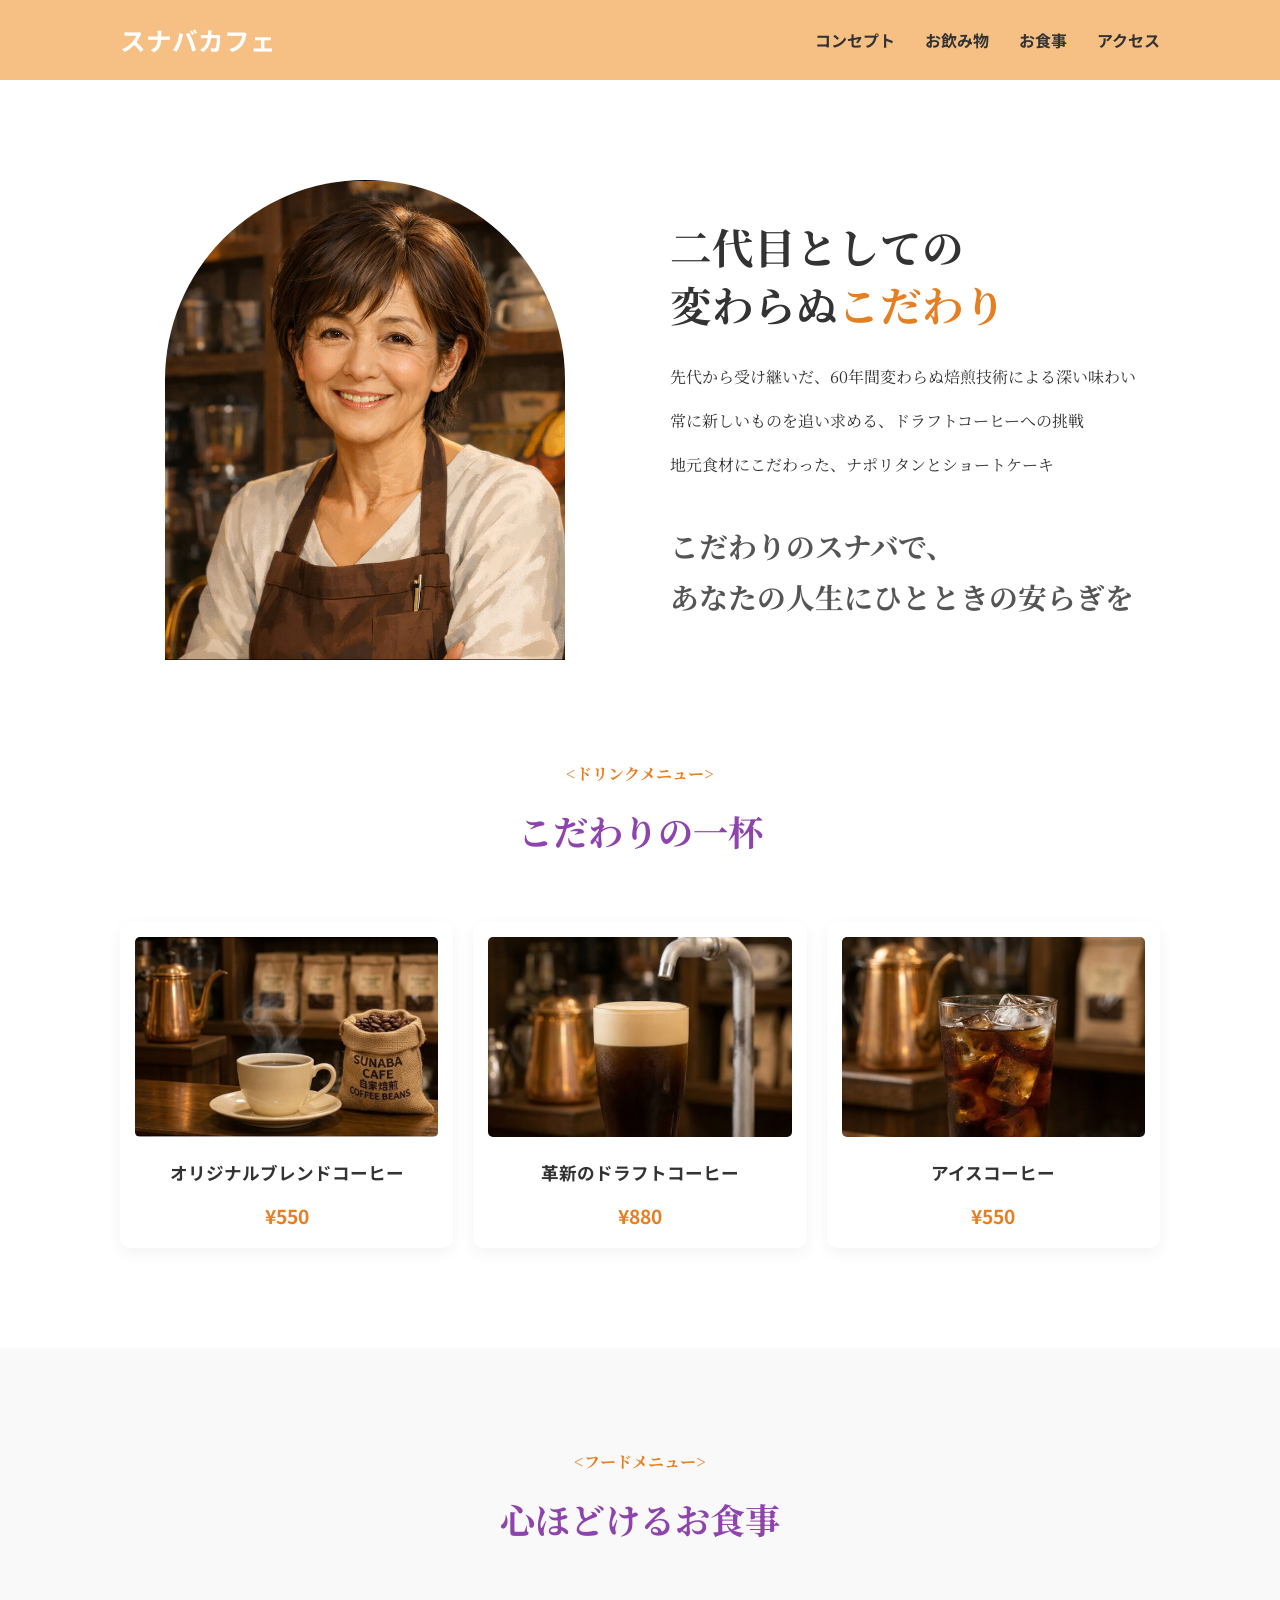
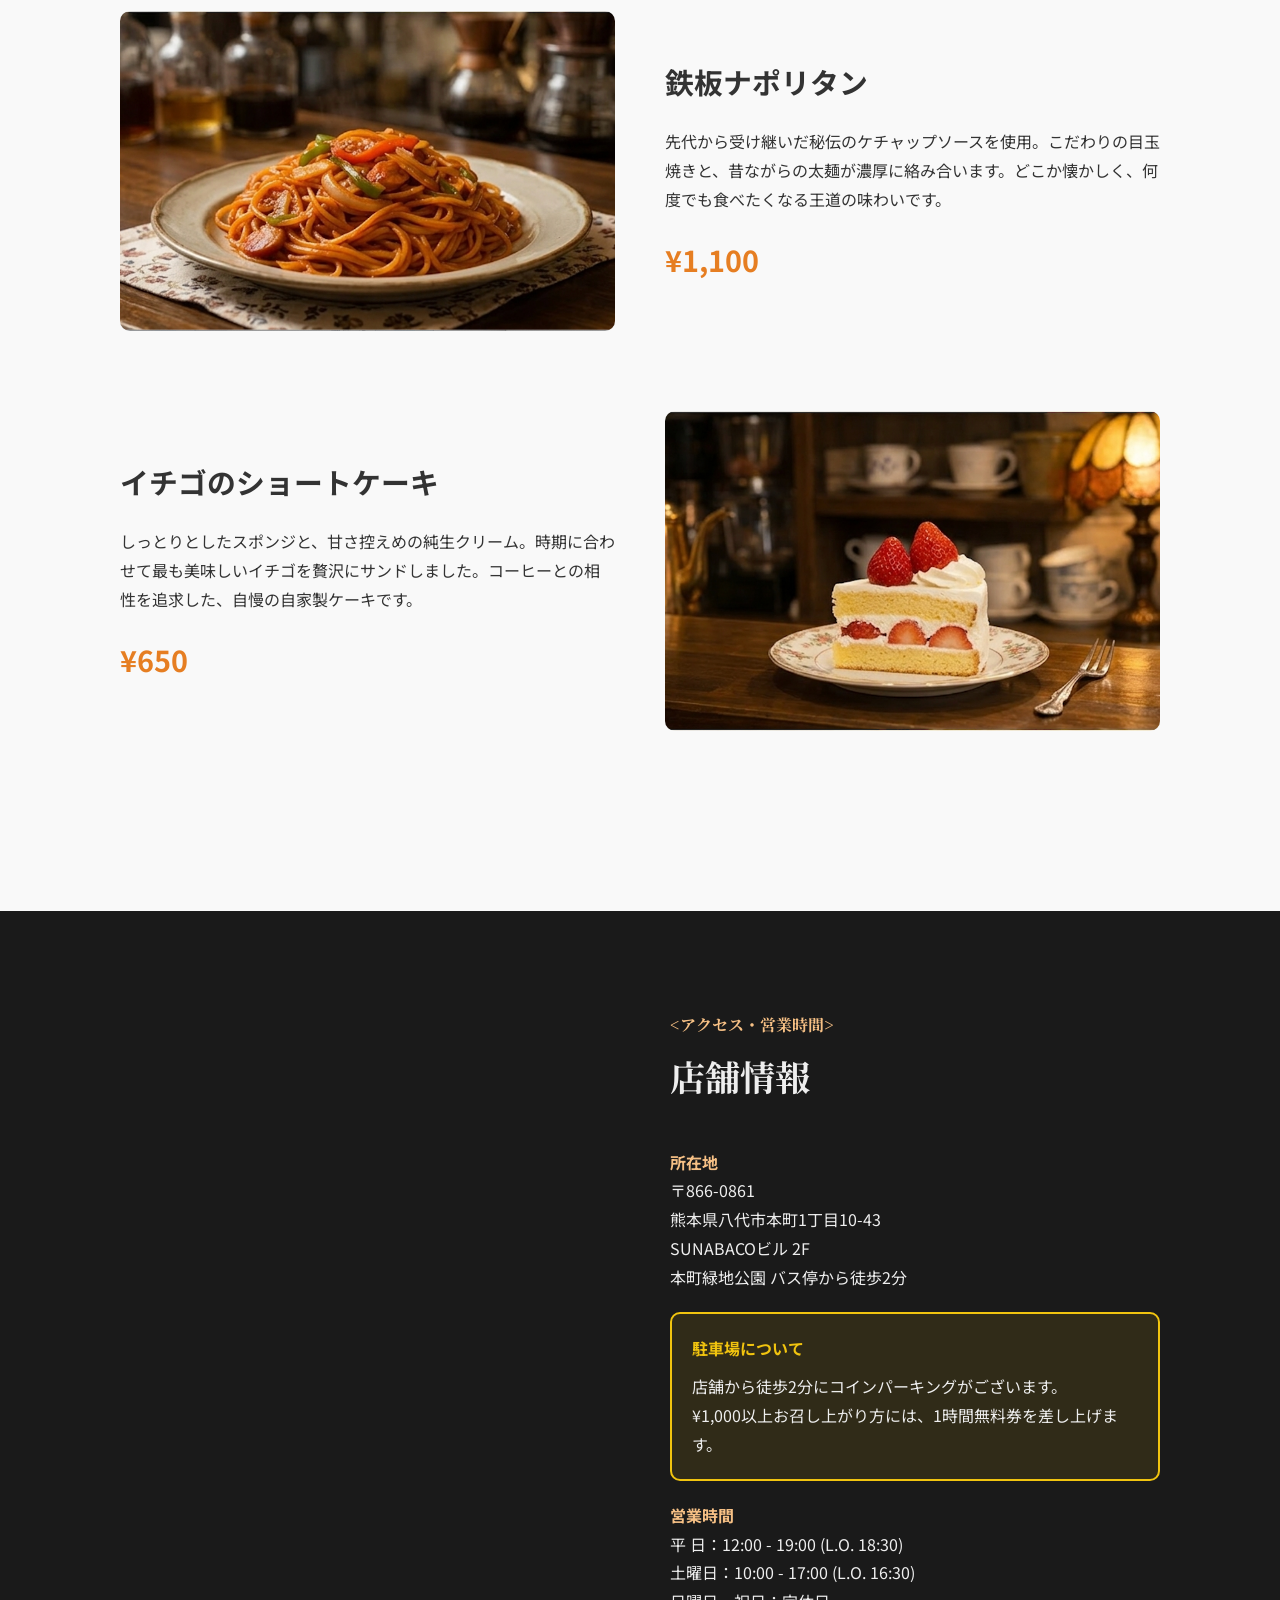
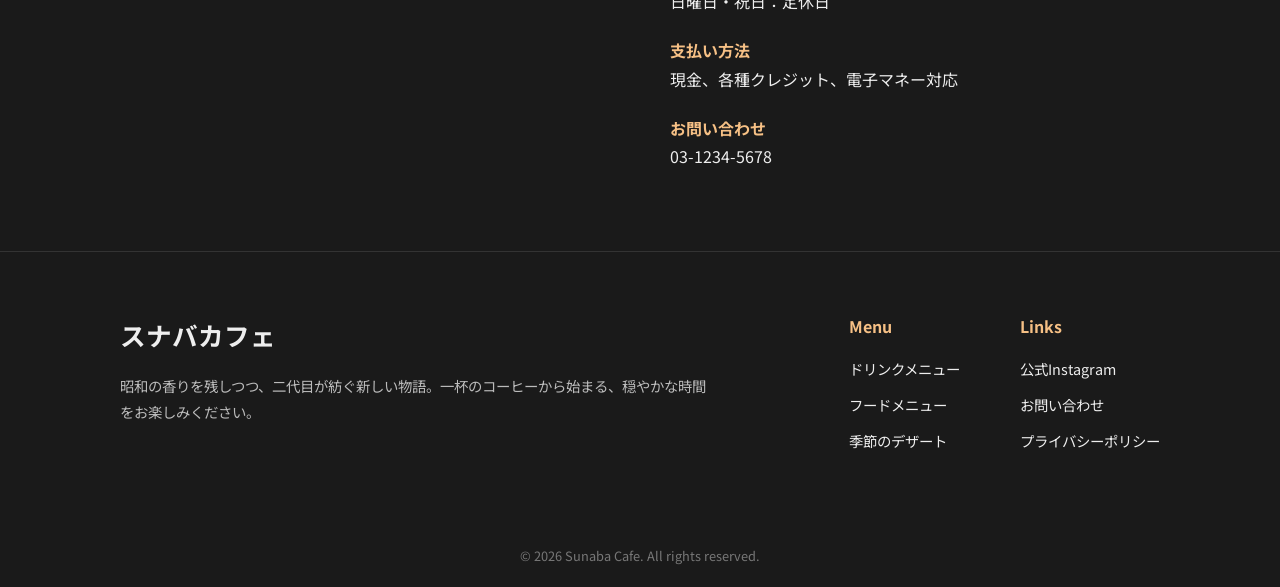
==== スナバカフェ3号/index.html @ 00d2a3d0 "スマホ画面に対応しました" ====
<!DOCTYPE html>
<html lang="ja">
<head>
    <meta charset="UTF-8">
    <meta name="viewport" content="width=device-width, initial-scale=1.0">
    <title>スナバカフェ | 二代目としての変わらぬこだわり</title>
    <link rel="preconnect" href="https://fonts.googleapis.com">
    <link rel="preconnect" href="https://fonts.gstatic.com" crossorigin>
    <link href="https://fonts.googleapis.com/css2?family=Noto+Sans+JP:wght@400;700&family=Noto+Serif+JP:wght@400;700&display=swap" rel="stylesheet">
    <link rel="stylesheet" href="style.css">
</head>
<body>

    <div class="part-1">
        <header>
            <div class="header-inner container">
                <h1 class="logo">スナバカフェ</h1>
                <nav class="g-nav">
                    <ul>
                        <li><a href="#concept">コンセプト</a></li>
                        <li><a href="#drink">お飲み物</a></li>
                        <li><a href="#food">お食事</a></li>
                        <li><a href="#access">アクセス</a></li>
                    </ul>
                </nav>
            </div>
        </header>

        <section id="concept" class="concept container">
            <div class="concept-flex">
                <div class="concept-visual">
                    <div class="owner-photo"></div>
                </div>
                <div class="concept-text serif">
                    <h2 class="main-copy">二代目としての<br>変わらぬ<span>こだわり</span></h2>
                    <div class="description-text">
                        <p>先代から受け継いだ、60年間変わらぬ焙煎技術による深い味わい</p>
                        <p>常に新しいものを追い求める、ドラフトコーヒーへの挑戦</p>
                        <p>地元食材にこだわった、ナポリタンとショートケーキ</p>
                    </div>
                    <p class="catchphrase serif">こだわりのスナバで、<br>あなたの人生にひとときの安らぎを</p>
                </div>
            </div>
        </section>

        <section id="drink" class="drink container">
            <p class="menu-sub-title serif">&lt;ドリンクメニュー&gt;</p>
            <h2 class="menu-title serif">こだわりの一杯</h2>
            <div class="menu-grid">
                <div class="menu-item">
                    <div class="item-img img-drink-1"></div>
                    <div class="item-info">
                        <h3>オリジナルブレンドコーヒー</h3>
                        <p class="price">¥550</p>
                    </div>
                </div>
                <div class="menu-item">
                    <div class="item-img img-drink-2"></div>
                    <div class="item-info">
                        <h3>革新のドラフトコーヒー</h3>
                        <p class="price">¥880</p>
                    </div>
                </div>
                <div class="menu-item">
                    <div class="item-img img-drink-3"></div>
                    <div class="item-info">
                        <h3>アイスコーヒー</h3>
                        <p class="price">¥550</p>
                    </div>
                </div>
            </div>
        </section>
    </div><div class="part-2 bg-light-gray">
        <section id="food" class="food container">
            <p class="menu-sub-title serif">&lt;フードメニュー&gt;</p>
            <h2 class="menu-title serif">心ほどけるお食事</h2>
            
            <div class="food-row">
                <div class="food-visual">
                    <div class="food-img img-food-1"></div>
                </div>
                <div class="food-text">
                    <h3>鉄板ナポリタン</h3>
                    <p class="description">先代から受け継いだ秘伝のケチャップソースを使用。こだわりの目玉焼きと、昔ながらの太麺が濃厚に絡み合います。どこか懐かしく、何度でも食べたくなる王道の味わいです。</p>
                    <p class="price-large">¥1,100</p>
                </div>
            </div>

            <div class="food-row reverse">
                <div class="food-visual">
                    <div class="food-img img-food-2"></div>
                </div>
                <div class="food-text">
                    <h3>イチゴのショートケーキ</h3>
                    <p class="description">しっとりとしたスポンジと、甘さ控えめの純生クリーム。時期に合わせて最も美味しいイチゴを贅沢にサンドしました。コーヒーとの相性を追求した、自慢の自家製ケーキです。</p>
                    <p class="price-large">¥650</p>
                </div>
            </div>
        </section>
    </div><div id="access" class="part-3 bg-dark">
        <section class="access container">
            <div class="access-flex">
                <div class="map-area">
                    <iframe src="https://www.google.com/maps/embed?pb=!1m18!1m12!1m3!1d3364.827094727446!2d130.60003851067873!3d32.50405019777755!2m3!1f0!2f0!3f0!3m2!1i1024!2i768!4f13.1!3m3!1m2!1s0x35407f1665d3242b%3A0xad86e8a4aebc1d4c!2zU1VOQUJBQ0_lhavku6M!5e0!3m2!1sja!2sjp!4v1773812433350!5m2!1sja!2sjp" width="600" height="450" style="border:0;" allowfullscreen="" loading="lazy" referrerpolicy="no-referrer-when-downgrade"></iframe>
                </div>
                <div class="info-area">
                    <p class="access-sub serif">&lt;アクセス・営業時間&gt;</p>
                    <h2 class="access-title serif">店舗情報</h2>
                    
                    <dl class="info-list">
                        <div class="info-item location">
                            <dt>所在地</dt>
                            <dd>〒866-0861<br>熊本県八代市本町1丁目10-43<br>SUNABACOビル 2F<br>本町緑地公園 バス停から徒歩2分</dd>
                        </div>
                        
                        <div class="parking-info">
                            <h4>駐車場について</h4>
                            <p>店舗から徒歩2分にコインパーキングがございます。<br>¥1,000以上お召し上がり方には、1時間無料券を差し上げます。</p>
                        </div>

                        <div class="info-item hours">
                            <dt>営業時間</dt>
                            <dd>平 日：12:00 - 19:00 (L.O. 18:30)<br>土曜日：10:00 - 17:00 (L.O. 16:30)<br>日曜日・祝日：定休日</dd>
                        </div>

                        <div class="info-item payment">
                            <dt>支払い方法</dt>
                            <dd>現金、各種クレジット、電子マネー対応</dd>
                        </div>

                        <div class="info-item contact">
                            <dt>お問い合わせ</dt>
                            <dd>03-1234-5678</dd>
                        </div>
                    </dl>
                </div>
            </div>
        </section>

        <footer class="footer">
            <div class="footer-upper container">
                <div class="footer-logo-area">
                    <h1 class="logo">スナバカフェ</h1>
                    <p class="footer-desc">昭和の香りを残しつつ、二代目が紡ぐ新しい物語。一杯のコーヒーから始まる、穏やかな時間をお楽しみください。</p>
                </div>
                <div class="footer-links">
                    <div class="link-group">
                        <h4>Menu</h4>
                        <ul>
                            <li><a href="#drink">ドリンクメニュー</a></li>
                            <li><a href="#food">フードメニュー</a></li>
                            <li><a href="#">季節のデザート</a></li>
                        </ul>
                    </div>
                    <div class="link-group">
                        <h4>Links</h4>
                        <ul>
                            <li><a href="#">公式Instagram</a></li>
                            <li><a href="#access">お問い合わせ</a></li>
                            <li><a href="#">プライバシーポリシー</a></li>
                        </ul>
                    </div>
                </div>
            </div>
            <div class="copyright container">
                &copy; 2026 Sunaba Cafe. All rights reserved.
            </div>
        </footer>
    </div></body>
</html>
---- スナバカフェ3号/style.css ----
/* =========================================
   ベーススタイル (Base)
========================================== */
/* リセットCSS: ブラウザ間の余白の違いなどをなくす */
* {
    margin: 0;
    padding: 0;
    box-sizing: border-box;
}

/* スムーススクロール */
html {
    scroll-behavior: smooth;
}

/* 基本の文字設定（ゴシック体） */
body {
    font-family: 'Noto Sans JP', sans-serif;
    color: #333;
    line-height: 1.8;
    background-color: #fdfdfd;
}

/* 明朝体のクラス */
.serif {
    font-family: 'Noto Serif JP', serif;
}

/* 共通の横幅（最大1080px）と中央揃え */
.container {
    max-width: 1080px;
    margin: 0 auto;
    padding-left: 20px;
    padding-right: 20px;
}

/* リンク */
a {
    text-decoration: none;
    color: inherit;
    transition: color 0.3s;
}

/* =========================================
   PART 1
========================================== */
.part-1 {
    background-color: #fff;
    padding-bottom: 100px;
}

/* ヘッダー */
header {
    background-color: #f6c085; /* オレンジ色 */
    color: #fff;
    position: fixed; /* 上部に固定 */
    top: 0;
    width: 100%;
    z-index: 100;
}

.header-inner {
    display: flex;
    justify-content: space-between;
    align-items: center;
    height: 80px;
}

.logo {
    font-size: 1.6rem;
    font-weight: 700;
}

.g-nav ul {
    list-style: none;
    display: flex;
    gap: 30px;
}

.g-nav a {
    font-weight: 700;
    color: #333; /* 文字は暗く */
}

.g-nav a:hover {
    color: #fff; /* ホバーで白に */
}

/* コンセプト */
.concept {
    padding-top: 180px; /* ヘッダー固定分の余白 */
    padding-bottom: 100px;
}

.concept-flex {
    display: flex;
    align-items: center;
    gap: 60px;
}

.concept-visual, .concept-text {
    flex: 1;
}

/* オーナー写真をCSSで円形に */
.owner-photo {
    width: 400px;
    height: 480px;
    /* ↓ ここを実際の画像ファイル名に変える */
    background-image: url("img/master.png"); 
    background-size: cover;
    background-position: center;
    border-radius: 200px 200px 0 0;
    margin: 0 auto;
}

.main-copy {
    font-size: 2.6rem;
    line-height: 1.4;
    margin-bottom: 30px;
    font-weight: 700;
}

.main-copy span {
    color: #e67e22; /* こだわり部分 */
}

.description-text p {
    margin-bottom: 15px;
}

.catchphrase {
    font-size: 1.8rem;
    font-weight: 700;
    margin-top: 40px;
    color: #555;
}

/* ドリンクメニュー */
.menu-sub-title {
    color: #e67e22;
    text-align: center;
    font-weight: 700;
    margin-bottom: 10px;
}

.menu-title {
    font-size: 2.2rem;
    text-align: center;
    margin-bottom: 60px;
    color: #8e44ad;
}

.menu-grid {
    display: flex;
    justify-content: space-between;
    gap: 20px;
}

.menu-item {
    flex: 1;
    background: #fff;
    padding: 15px;
    text-align: center;
    border-radius: 10px;
    box-shadow: 0 5px 15px rgba(0,0,0,0.05);
}

.item-img {
    width: 100%;
    height: 200px;
    background-color: #eee;
    margin-bottom: 20px;
    border-radius: 5px;
}

/* オリジナルブレンド */
.img-drink-1 {
    background-image: url("img/coffee.png");
    background-size: cover;
    background-position: center;
}

/* ドラフトコーヒー */
.img-drink-2 {
    background-image: url("img/draft.jpg");
    background-size: cover;
    background-position: center;
}

/* アイスコーヒー */
.img-drink-3 {
    background-image: url("img/ice.jpg");
    background-size: cover;
    background-position: center;
}

.item-info h3 {
    font-size: 1.1rem;
    margin-bottom: 10px;
}

.price {
    color: #e67e22;
    font-weight: 700;
    font-size: 1.2rem;
}

/* =========================================
   PART 2
========================================== */
.bg-light-gray {
    background-color: #f9f9f9;
}

.food {
    padding-top: 100px;
    padding-bottom: 100px;
}

/* フードの行（横並び） */
.food-row {
    display: flex;
    align-items: center;
    gap: 50px;
    margin-bottom: 80px;
}

/* 左右反転のクラス */
.food-row.reverse {
    flex-direction: row-reverse;
}

.food-visual, .food-text {
    flex: 1;
}

.food-img {
    width: 100%;
    height: 320px;
    background-color: #eee;
    border-radius: 10px;
}

/* ナポリタン */
.img-food-1 {
    background-image: url("img/napolitan.png");
    background-size: cover;
    background-position: center;
}

/* ショートケーキ */
.img-food-2 {
    background-image: url("img/cake.png");
    background-size: cover;
    background-position: center;
}

.food-text h3 {
    font-size: 1.8rem;
    margin-bottom: 20px;
}

.price-large {
    font-size: 1.8rem;
    color: #e67e22;
    font-weight: 700;
    margin-top: 20px;
}

/* =========================================
   PART 3
========================================== */
.bg-dark {
    background-color: #1a1a1a;
    color: #eee;
}

.access {
    padding-top: 100px;
    padding-bottom: 80px;
}

.access-flex {
    display: flex;
    gap: 60px;
}

.map-area, .info-area {
    flex: 1;
}

/* Googleマップを親要素（map-area）の幅いっぱいに広げる */
.map-area iframe {
    width: 100%;
    height: 400px; /* 高さをカンプに合わせて調整 */
    border-radius: 10px; /* 角を少し丸くするとデザインに馴染みます */
}

.access-sub {
    color: #f6c085;
    font-weight: 700;
    margin-bottom: 5px;
}

.access-title {
    font-size: 2.2rem;
    margin-bottom: 40px;
}

.info-list {
    display: grid;
    gap: 20px;
}

.info-item dt {
    font-weight: 700;
    color: #f6c085; /* ラベルの色 */
}

/* 駐車場（黄色い枠） */
.parking-info {
    border: 2px solid #f1c40f;
    padding: 20px;
    border-radius: 10px;
    background-color: rgba(241, 196, 15, 0.1);
}

.parking-info h4 {
    color: #f1c40f;
    margin-bottom: 10px;
}

/* フッター */
.footer {
    border-top: 1px solid #333;
    padding-top: 60px;
    padding-bottom: 20px;
}

.footer-upper {
    display: flex;
    justify-content: space-between;
    gap: 60px;
    margin-bottom: 60px;
}

.footer-logo-area {
    flex: 1.5;
}

.footer-desc {
    font-size: 0.9rem;
    color: #bbb;
    margin-top: 15px;
}

.footer-links {
    flex: 1;
    display: flex;
    justify-content: flex-end;
    gap: 60px;
}

.link-group h4 {
    margin-bottom: 15px;
    color: #f6c085;
}

.link-group ul {
    list-style: none;
    font-size: 0.9rem;
}

.link-group li {
    margin-bottom: 10px;
}

.link-group a:hover {
    color: #f6c085;
}

.copyright {
    text-align: center;
    font-size: 0.8rem;
    color: #777;
    padding-top: 20px;
}
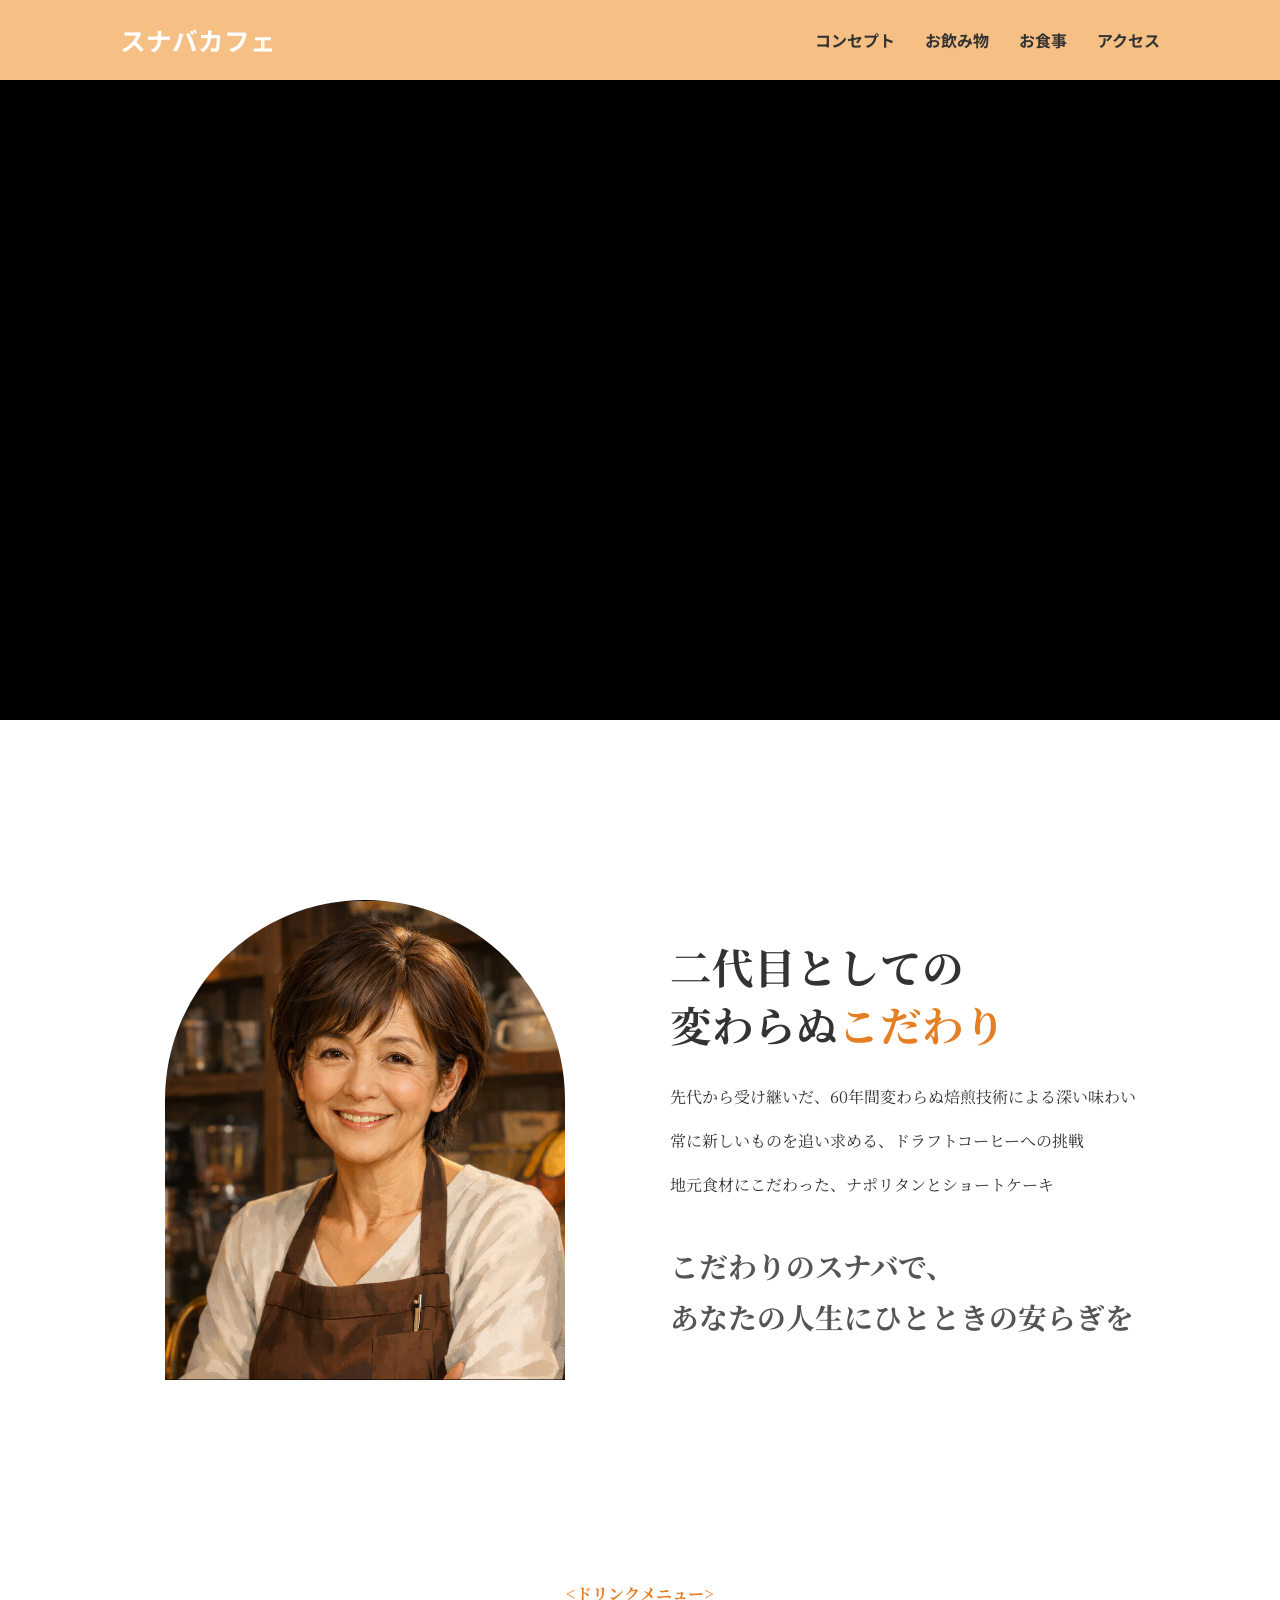
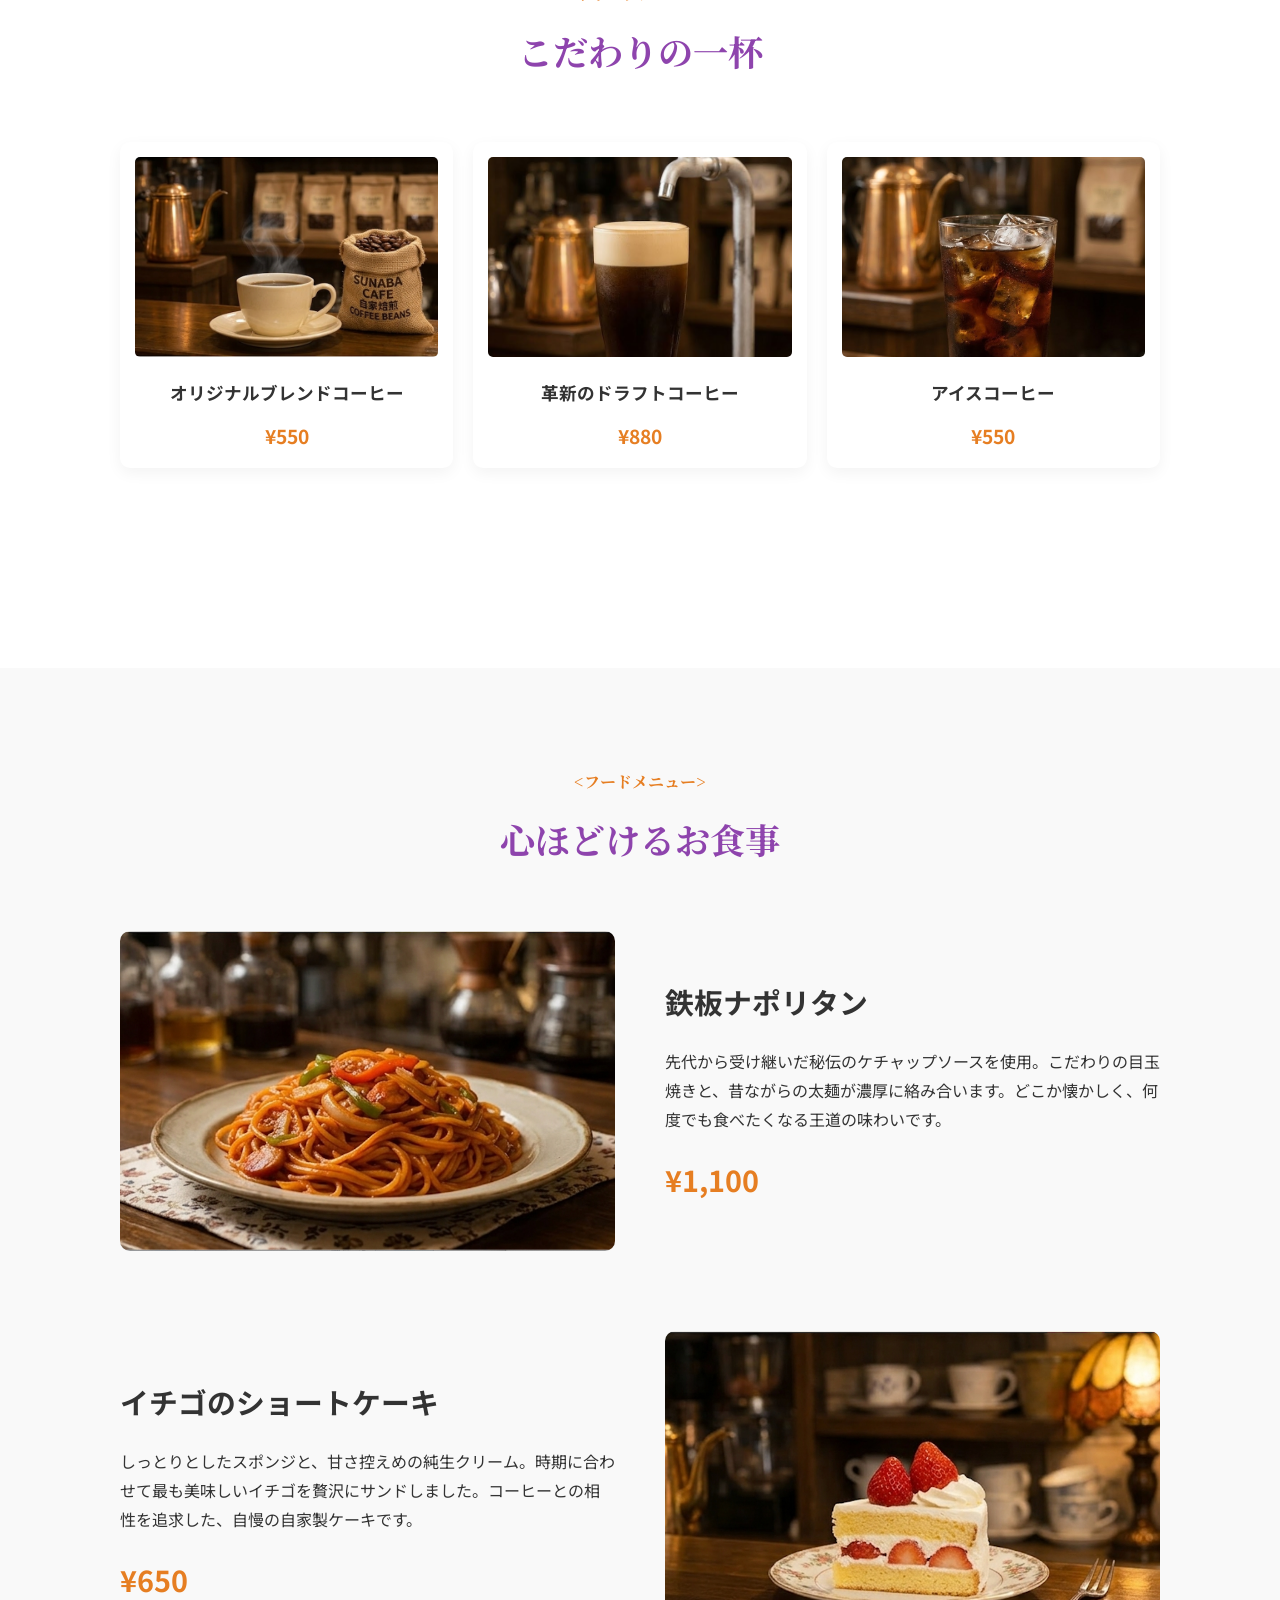
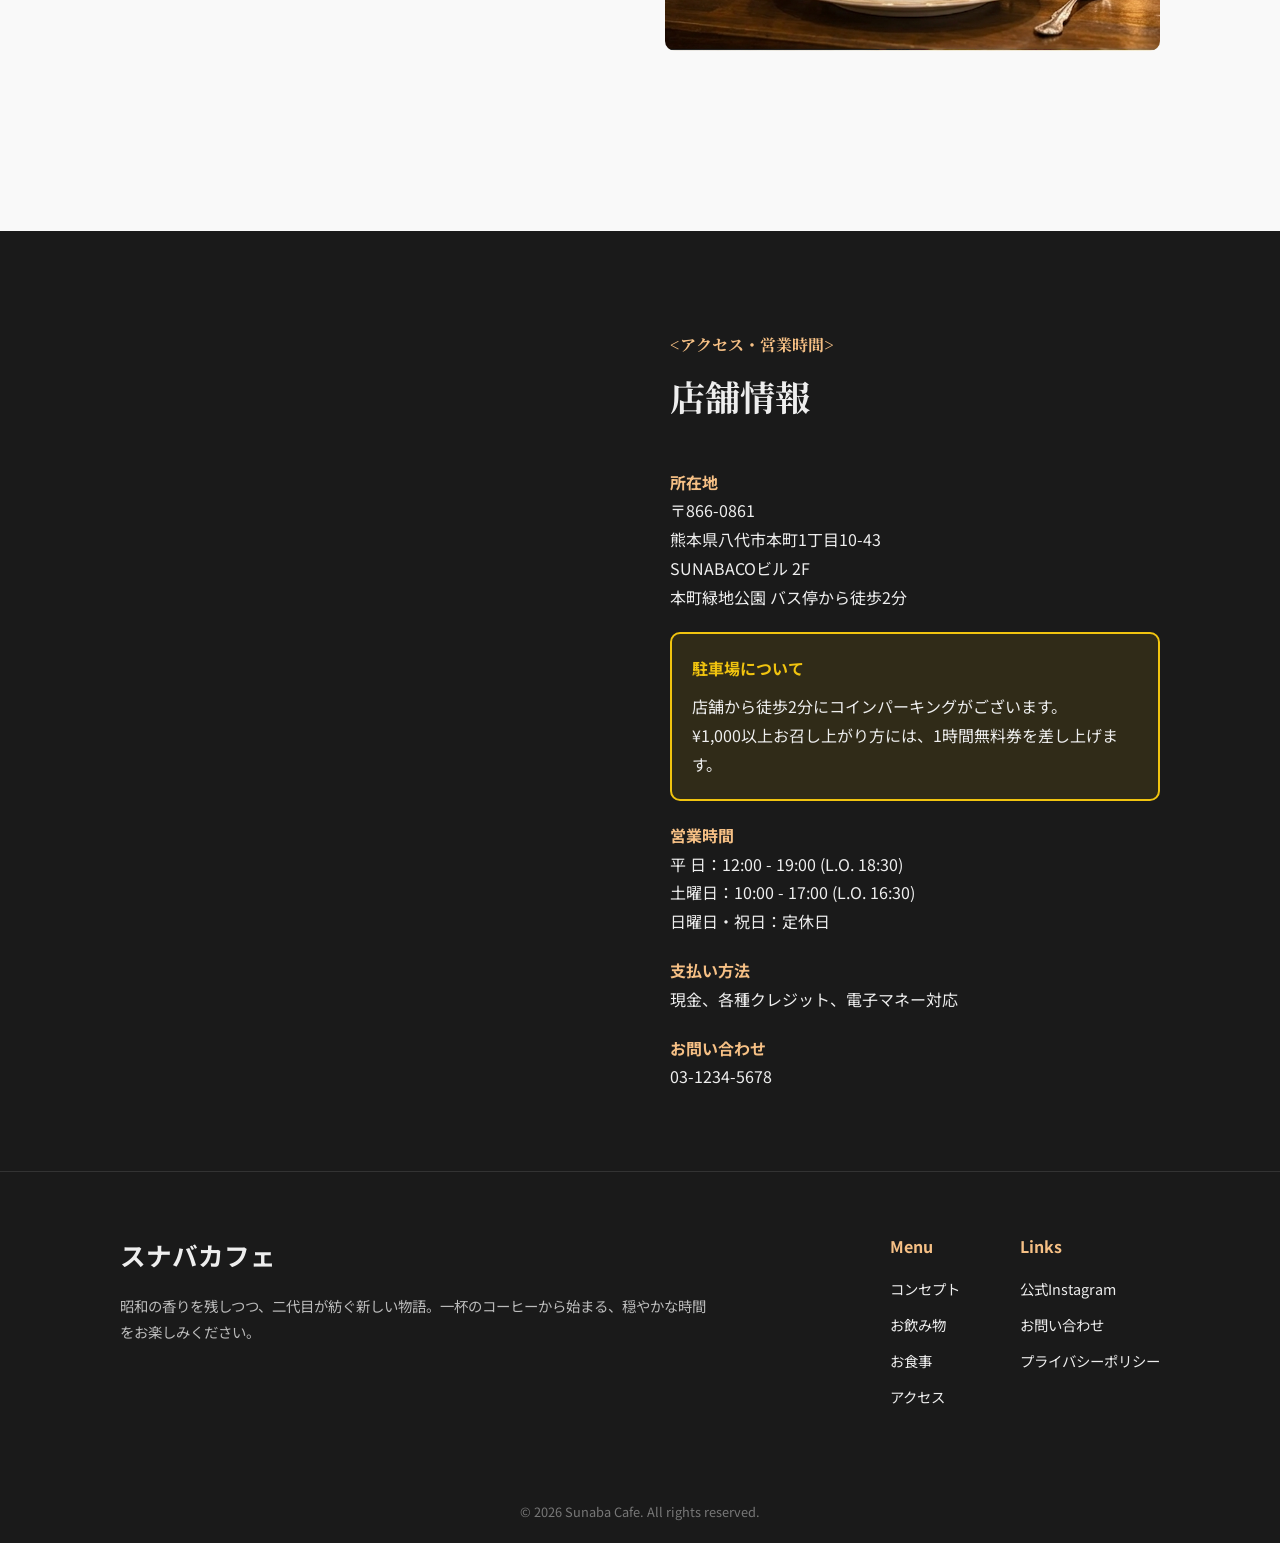
==== commit edb33f75: "スマホに対応" ====
--- a/スナバカフェ3号/index.html
+++ b/スナバカフェ3号/index.html
@@ -11,10 +11,12 @@
 </head>
 <body>
 
-    <div class="part-1">
-        <header>
+<header>
             <div class="header-inner container">
-                <h1 class="logo">スナバカフェ</h1>
+                <h1 class="logo"><a href="#top">スナバカフェ</a></h1>
+                
+                <input type="checkbox" id="menu-btn-check">
+                <label for="menu-btn-check" class="menu-btn"><span></span></label>
                 <nav class="g-nav">
                     <ul>
                         <li><a href="#concept">コンセプト</a></li>
@@ -24,7 +26,32 @@
                     </ul>
                 </nav>
             </div>
-        </header>
+</header>
+
+<body>
+    <div class="part-1">
+    <section id="top" class="top-slider">
+        <div class="slider-inner">
+            <div class="slide img-slide-1">
+                <div class="slide-text serif">
+                    <h2>ようこそ、<br>スナバカフェへ</h2>
+                </div>
+            </div> <div class="slide img-slide-2">
+                <div class="slide-text serif">
+                    <h2>こだわりの<br>一杯を</h2>
+                </div>
+            </div> <div class="slide img-slide-3">
+                <div class="slide-text serif">
+                    <h2>安らぎの<br>時間を</h2>
+                </div>
+            </div> <div class="slide img-slide-4">
+                <div class="slide-text serif">
+                </div>
+            </div> <div class="slide img-slide-5">
+                <div class="slide-text serif">
+                </div>
+            </div> </div>
+    </section>
 
         <section id="concept" class="concept container">
             <div class="concept-flex">
@@ -147,9 +174,10 @@
                     <div class="link-group">
                         <h4>Menu</h4>
                         <ul>
-                            <li><a href="#drink">ドリンクメニュー</a></li>
-                            <li><a href="#food">フードメニュー</a></li>
-                            <li><a href="#">季節のデザート</a></li>
+                            <li><a href="#concept">コンセプト</a></li>
+                            <li><a href="#drink">お飲み物</a></li>
+                            <li><a href="#food">お食事</a></li>
+                            <li><a href="#access">アクセス</a></li>
                         </ul>
                     </div>
                     <div class="link-group">
--- a/スナバカフェ3号/style.css
+++ b/スナバカフェ3号/style.css
@@ -41,6 +41,14 @@
     transition: color 0.3s;
 }
 
+/* --- ハンバーガーメニューの基本設定（PCでは隠す） --- */
+#menu-btn-check {
+    display: none;
+}
+.menu-btn {
+    display: none; /* PCでは三本線を出さない */
+}
+
 /* =========================================
    PART 1
 ========================================== */
@@ -71,6 +79,11 @@
     font-weight: 700;
 }
 
+.logo a {
+    color: inherit; /* 親要素（logo）の色を引き継ぐ */
+    text-decoration: none; /* 下線を消す */
+}
+
 .g-nav ul {
     list-style: none;
     display: flex;
@@ -84,6 +97,74 @@
 
 .g-nav a:hover {
     color: #fff; /* ホバーで白に */
+}
+/* =========================================
+   トップスライドショー（CSSアニメーション）
+   ========================================= */
+/* コンセプト */
+.top {
+    padding-top: 180px; /* ヘッダー固定分の余白 */
+    padding-bottom: 100px;
+}
+
+   .top-slider {
+    width: 100%;
+    height: 80vh;
+    overflow: hidden;
+    position: relative;
+    background-color: #000;
+}
+
+.slider-inner {
+    width: 100%;
+    height: 100%;
+    position: relative;
+}
+
+.slide {
+    width: 100%;
+    height: 100%;
+    position: absolute;
+    top: 0;
+    left: 0;
+    background-size: cover;
+    background-position: center;
+    opacity: 0;
+    /* 5枚×5秒で、合計25秒のループに設定 */
+    animation: fadeAnime 25s infinite;
+}
+
+/* スライド上のテキストエリア */
+.slide-text {
+    position: absolute;
+    top: 50%;
+    left: 50%;
+    transform: translate(-50%, -50%); /* 真ん中に配置 */
+    color: #fff; /* 文字色を白に */
+    text-align: center;
+    text-shadow: 2px 2px 4px rgba(0,0,0,0.5); /* 文字に影をつけて見やすく */
+    width: 80%;
+}
+
+.slide-text h2 {
+    font-size: 3rem; /* 文字の大きさ（スマホで自動調整されます） */
+    line-height: 1.4;
+}
+
+/* 各スライドの表示タイミングを5秒ずつずらす */
+.img-slide-1 { background-image: url('img/shop.png'); animation-delay: 0s; }
+.img-slide-2 { background-image: url('img/dripping.png'); animation-delay: 5s; }
+.img-slide-3 { background-image: url('img/drinking.png'); animation-delay: 10s; }
+.img-slide-4 { background-image: url('img/coffee.png'); animation-delay: 15s; }
+.img-slide-5 { background-image: url('img/napolitan.png'); animation-delay: 20s; }
+
+/* 25秒間のループの中で、5秒（20%）ずつ担当する設定 */
+@keyframes fadeAnime {
+    0%   { opacity: 0; }
+    4%   { opacity: 1; }  /* 1秒かけてふわっと出る (25秒の4% = 1秒) */
+    20%  { opacity: 1; }  /* 5秒間はしっかり表示をキープ */
+    24%  { opacity: 0; }  /* 1秒かけてふわっと消える */
+    100% { opacity: 0; }  /* 残りの時間は隠れて順番を待つ */
 }
 
 /* コンセプト */
@@ -137,6 +218,11 @@
 }
 
 /* ドリンクメニュー */
+.drink {
+    padding-top: 100px;
+    padding-bottom: 100px;
+}
+
 .menu-sub-title {
     color: #e67e22;
     text-align: center;
@@ -385,4 +471,137 @@
     font-size: 0.8rem;
     color: #777;
     padding-top: 20px;
+}
+
+#part-1, #drink, #concept, #food, #access  {
+    scroll-margin-top: 80px; /* ヘッダーの高さに合わせて数字を調整してください */
+}
+
+@media (max-width: 768px) {
+    .header-inner {
+        flex-direction: column; /* ロゴとメニューを上下に並べる */
+        height: auto;
+        padding: 10px 0;
+    }
+    .g-nav ul {
+        gap: 15px; /* メニューの間隔を少し狭くする */
+        margin-top: 10px;
+    }
+    .logo {
+        font-size: 1.4rem; /* ロゴを少し小さく */
+    }
+
+    .top-slider {
+        height: 60vh; /* スマホでは少し高さを低くする */
+    }
+    .slide-text h2 {
+        font-size: 2rem; /* 文字を少し小さく */
+    }
+
+    /* コンセプト部分を縦並びに */
+    .concept-flex {
+        flex-direction: column;
+        gap: 30px;
+    }
+
+    /* コンセプト・オーナー写真 */
+    .concept-flex {
+        flex-direction: column;
+    }
+
+    /* フードメニュー写真 */
+    .food-row, .food-row.reverse {
+        flex-direction: column;
+    }
+
+    .food-img {
+        width: 100%;
+        aspect-ratio: 4 / 3; /* ★高さを数字で決めず、比率で決める */
+        background-color: #eee;
+        background-size: cover;
+        background-position: center;
+        border-radius: 5px;
+        margin-bottom: 20px;
+    }
+    
+
+    /* ドリンクメニューを縦並びに */
+    .menu-grid {
+        flex-direction: column;
+    }
+
+    .item-img {
+        width: 100%;
+        aspect-ratio: 4 / 3; /* ★高さを数字で決めず、比率で決める */
+        background-color: #eee;
+        background-size: cover;
+        background-position: center;
+        border-radius: 5px;
+        margin-bottom: 20px;
+    }
+
+    /* アクセス部分を縦並びに */
+    .access-flex {
+        flex-direction: column;
+    }
+
+    .main-copy {
+        font-size: 1.8rem; /* PCより少し小さく */
+    }
+    .concept {
+        padding-top: 140px; /* 固定ヘッダーに被らないよう調整 */
+    }
+    .menu-title, .access-title {
+        font-size: 1.6rem;
+    }
+
+    /* 三本線ボタンのデザイン */
+    .menu-btn {
+        display: flex;
+        height: 60px;
+        width: 60px;
+        justify-content: center;
+        align-items: center;
+        z-index: 110;
+        cursor: pointer;
+    }
+    .menu-btn span, .menu-btn span:before, .menu-btn span:after {
+        content: '';
+        display: block;
+        height: 3px;
+        width: 25px;
+        border-radius: 3px;
+        background-color: #333; /* 三本線の色 */
+        position: absolute;
+        transition: all 0.5s;
+    }
+    .menu-btn span:before { bottom: 8px; }
+    .menu-btn span:after { top: 8px; }
+
+    /* メニューを画面外（右側）に隠しておく */
+    .g-nav {
+        position: fixed;
+        top: 0;
+        right: -100%; /* 画面の右側に完全に隠す */
+        width: 80%; /* メニューの幅 */
+        height: 100vh;
+        background-color: rgba(246, 192, 133, 0.95); /* オレンジの背景 */
+        z-index: 105;
+        transition: all 0.5s;
+        padding-top: 100px;
+    }
+    .g-nav ul {
+        flex-direction: column; /* 縦並び */
+        align-items: center;
+    }
+
+    /* ボタンが押された（チェックが入った）時の動き */
+    #menu-btn-check:checked ~ .g-nav {
+        right: 0; /* 画面内にスッと出てくる */
+    }
+    
+    /* ボタンが×印に変わるアニメーション */
+    #menu-btn-check:checked ~ .menu-btn span { background-color: rgba(255, 255, 255, 0); }
+    #menu-btn-check:checked ~ .menu-btn span::before { bottom: 0; transform: rotate(45deg); }
+    #menu-btn-check:checked ~ .menu-btn span::after { top: 0; transform: rotate(-45deg); }
 }
